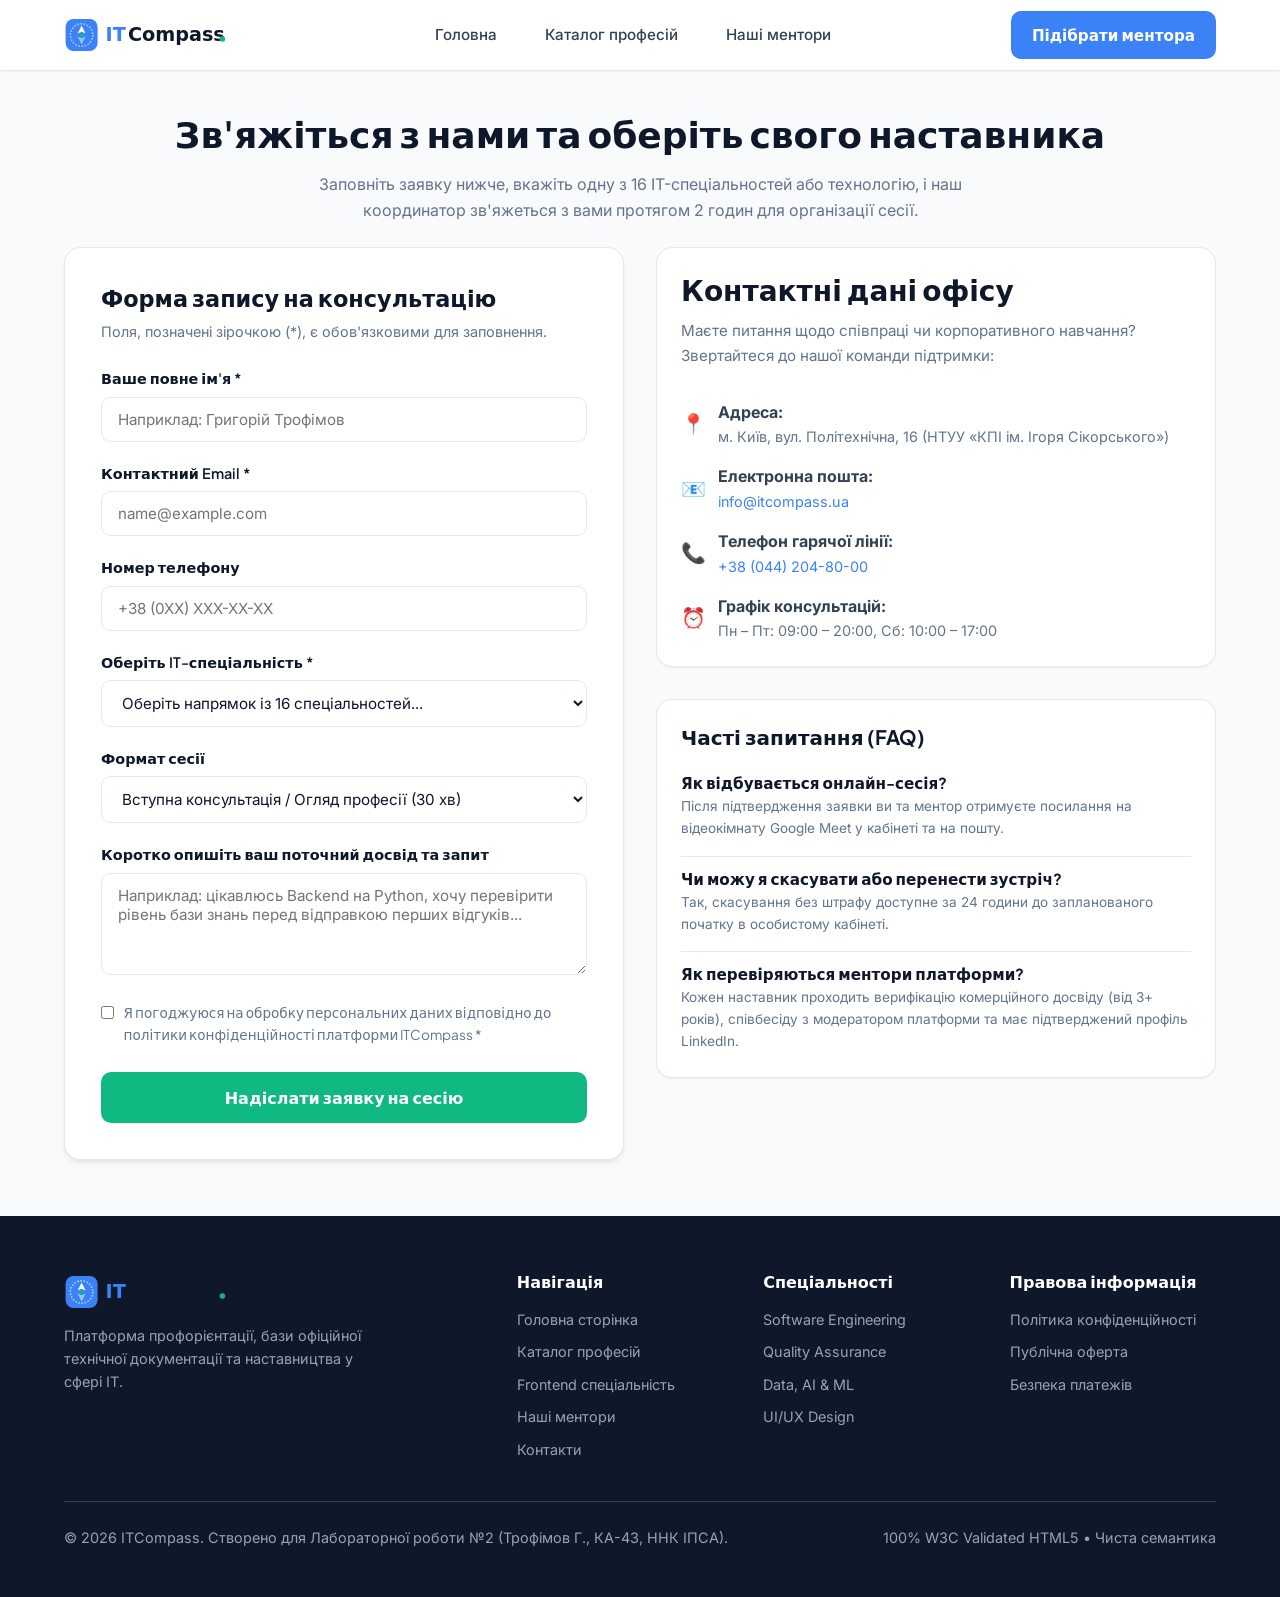
==== contacts.html @ 79825d65 "Initial commit" ====
<!DOCTYPE html>
<html lang="uk">
<head>
  <meta charset="UTF-8">
  <meta name="viewport" content="width=device-width, initial-scale=1.0">
  <meta name="description" content="Контакти платформи ITCompass та онлайн-форма запису на консультацію або підбір IT-ментора за 16 спеціальностями.">
  <title>Контакти та Запис на консультацію — ITCompass</title>
  <link rel="icon" type="image/svg+xml" href="images/favicon.svg">
  <link rel="preconnect" href="https://fonts.googleapis.com">
  <link rel="preconnect" href="https://fonts.gstatic.com" crossorigin>
  <link href="https://fonts.googleapis.com/css2?family=Inter:wght@400;500;600&family=JetBrains+Mono:wght@500;700&family=Plus+Jakarta+Sans:wght@600;700;800&display=swap" rel="stylesheet">
  <link rel="stylesheet" href="css/style.css">
</head>
<body>

  <!-- Header -->
  <header>
    <div class="container header-inner">
      <a href="index.html" class="brand-logo" aria-label="ITCompass Головна">
        <img src="images/logo.svg" alt="Логотип платформи ITCompass">
      </a>

      <nav aria-label="Головне меню">
        <ul>
          <li><a href="index.html">Головна</a></li>
          <li><a href="professions.html">Каталог професій</a></li>
          <li><a href="mentors.html">Наші ментори</a></li>
        </ul>
      </nav>

      <div class="nav-actions">
        <a href="contacts.html" class="btn btn-primary">Підібрати ментора</a>
      </div>
    </div>
  </header>

  <!-- Main -->
  <main>
    <div class="container" style="padding-top: 2.5rem; padding-bottom: 1.5rem; text-align: center;">
      <h1>Зв'яжіться з нами та оберіть свого наставника</h1>
      <p style="color: var(--color-text-muted); max-width: 680px; margin: 0 auto;">
        Заповніть заявку нижче, вкажіть одну з 16 IT-спеціальностей або технологію, і наш координатор зв'яжеться з вами протягом 2 годин для організації сесії.
      </p>
    </div>

    <section style="padding-top: 0;">
      <div class="container">
        <div class="grid-2" style="align-items: start;">

          <!-- Ліва колонка: Форма <form> -->
          <div class="form-container" style="margin: 0;">
            <h2 style="font-size: 1.4rem; margin-bottom: 0.5rem;">Форма запису на консультацію</h2>
            <p style="font-size: 0.9rem; color: var(--color-text-muted); margin-bottom: 1.5rem;">
              Поля, позначені зірочкою (*), є обов'язковими для заповнення.
            </p>

            <div id="formSuccess" style="display: none; background-color: #D1FAE5; color: #065F46; padding: 1rem; border-radius: var(--radius-md); margin-bottom: 1.25rem; font-weight: 500;">
              &check; Вашу заявку успішно надіслано! Ментор зв'яжеться з вами у найближчий робочий час.
            </div>

            <!-- Семантична форма за оновленим каталогом 16 спеціальностей -->
            <form id="contactForm" action="#" method="POST">
              <div class="form-group">
                <label for="userName">Ваше повне ім'я *</label>
                <input type="text" id="userName" name="userName" placeholder="Наприклад: Григорій Трофімов" required>
              </div>

              <div class="form-group">
                <label for="userEmail">Контактний Email *</label>
                <input type="email" id="userEmail" name="userEmail" placeholder="name@example.com" required>
              </div>

              <div class="form-group">
                <label for="userPhone">Номер телефону</label>
                <input type="tel" id="userPhone" name="userPhone" placeholder="+38 (0XX) XXX-XX-XX">
              </div>

              <div class="form-group">
                <label for="professionSelect">Оберіть IT-спеціальність *</label>
                <select id="professionSelect" name="professionSelect" required>
                  <option value="" disabled selected>Оберіть напрямок із 16 спеціальностей...</option>
                  
                  <optgroup label="Software Engineering">
                    <option value="frontend">1. Frontend Developer (React/Vue)</option>
                    <option value="backend">2. Backend Developer (Node.js/Python/Java/Go)</option>
                    <option value="fullstack">3. Fullstack Developer</option>
                    <option value="mobile">4. Mobile Developer (iOS / Android / Flutter)</option>
                  </optgroup>

                  <optgroup label="Тестування ПЗ (QA)">
                    <option value="qa_manual">5. Manual Testing Engineer</option>
                    <option value="qa_auto">6. Test Automation Engineer (Python/Java/JS)</option>
                  </optgroup>

                  <optgroup label="Data, AI and ML">
                    <option value="data_analyst">7. Data Analyst</option>
                    <option value="data_scientist">8. Data Scientist</option>
                    <option value="ml_ai">9. Machine Learning / AI Engineer</option>
                    <option value="data_engineer">10. Data Engineer</option>
                  </optgroup>

                  <optgroup label="Інфраструктура та безпека">
                    <option value="devops">11. DevOps Engineer</option>
                    <option value="cloud_arch">12. Cloud Architect</option>
                    <option value="cybersecurity">13. Cybersecurity Specialist / InfoSec</option>
                  </optgroup>

                  <optgroup label="Design">
                    <option value="uiux">14. UI/UX Designer</option>
                  </optgroup>

                  <optgroup label="Management, Analytics, and Product">
                    <option value="pm">15. Project Manager (PM)</option>
                    <option value="ba">16. Business Analyst (BA)</option>
                  </optgroup>

                  <optgroup label="Інше">
                    <option value="undecided">Ще не визначився (потрібна профорієнтація)</option>
                  </optgroup>
                </select>
              </div>

              <div class="form-group">
                <label for="sessionType">Формат сесії</label>
                <select id="sessionType" name="sessionType">
                  <option value="consultation">Вступна консультація / Огляд професії (30 хв)</option>
                  <option value="mock_interview">Пробна технічна співбесіда (Mock-interview 60 хв)</option>
                  <option value="cv_review">Аудит резюме, LinkedIn та портфоліо (45 хв)</option>
                  <option value="code_review">Розбір коду pet-проєкту (60 хв)</option>
                </select>
              </div>

              <div class="form-group">
                <label for="userMessage">Коротко опишіть ваш поточний досвід та запит</label>
                <textarea id="userMessage" name="userMessage" rows="4" placeholder="Наприклад: цікавлюсь Backend на Python, хочу перевірити рівень бази знань перед відправкою перших відгуків..."></textarea>
              </div>

              <div class="form-group checkbox-group">
                <input type="checkbox" id="userConsent" name="userConsent" required>
                <label for="userConsent">
                  Я погоджуюся на обробку персональних даних відповідно до політики конфіденційності платформи ITCompass *
                </label>
              </div>

              <button type="submit" class="btn btn-accent" style="width: 100%; padding: 0.85rem; font-size: 1rem;">
                Надіслати заявку на сесію
              </button>
            </form>
          </div>

          <!-- Права колонка: Контактна інформація та FAQ -->
          <div>
            <div class="card" style="margin-bottom: 2rem;">
              <h2>Контактні дані офісу</h2>
              <p style="color: var(--color-text-muted);">
                Маєте питання щодо співпраці чи корпоративного навчання? Звертайтеся до нашої команди підтримки:
              </p>

              <ul style="list-style: none; display: flex; flex-direction: column; gap: 1rem; margin-top: 1rem;">
                <li style="display: flex; gap: 0.75rem; align-items: center;">
                  <span style="font-size: 1.25rem;">📍</span>
                  <div>
                    <strong>Адреса:</strong>
                    <p style="margin-bottom: 0; font-size: 0.9rem; color: var(--color-text-muted);">м. Київ, вул. Політехнічна, 16 (НТУУ «КПІ ім. Ігоря Сікорського»)</p>
                  </div>
                </li>
                <li style="display: flex; gap: 0.75rem; align-items: center;">
                  <span style="font-size: 1.25rem;">📧</span>
                  <div>
                    <strong>Електронна пошта:</strong>
                    <p style="margin-bottom: 0; font-size: 0.9rem;"><a href="mailto:info@itcompass.ua">info@itcompass.ua</a></p>
                  </div>
                </li>
                <li style="display: flex; gap: 0.75rem; align-items: center;">
                  <span style="font-size: 1.25rem;">📞</span>
                  <div>
                    <strong>Телефон гарячої лінії:</strong>
                    <p style="margin-bottom: 0; font-size: 0.9rem;"><a href="tel:+380442048000">+38 (044) 204-80-00</a></p>
                  </div>
                </li>
                <li style="display: flex; gap: 0.75rem; align-items: center;">
                  <span style="font-size: 1.25rem;">⏰</span>
                  <div>
                    <strong>Графік консультацій:</strong>
                    <p style="margin-bottom: 0; font-size: 0.9rem; color: var(--color-text-muted);">Пн – Пт: 09:00 – 20:00, Сб: 10:00 – 17:00</p>
                  </div>
                </li>
              </ul>
            </div>

            <!-- FAQ Блок -->
            <div class="card">
              <h3>Часті запитання (FAQ)</h3>
              <div style="margin-top: 1rem; display: flex; flex-direction: column; gap: 1rem;">
                <div>
                  <h4 style="font-size: 0.95rem; margin-bottom: 0.25rem;">Як відбувається онлайн-сесія?</h4>
                  <p style="font-size: 0.85rem; color: var(--color-text-muted); margin-bottom: 0;">
                    Після підтвердження заявки ви та ментор отримуєте посилання на відеокімнату Google Meet у кабінеті та на пошту.
                  </p>
                </div>
                <div style="border-top: 1px solid var(--color-border); padding-top: 0.75rem;">
                  <h4 style="font-size: 0.95rem; margin-bottom: 0.25rem;">Чи можу я скасувати або перенести зустріч?</h4>
                  <p style="font-size: 0.85rem; color: var(--color-text-muted); margin-bottom: 0;">
                    Так, скасування без штрафу доступне за 24 години до запланованого початку в особистому кабінеті.
                  </p>
                </div>
                <div style="border-top: 1px solid var(--color-border); padding-top: 0.75rem;">
                  <h4 style="font-size: 0.95rem; margin-bottom: 0.25rem;">Як перевіряються ментори платформи?</h4>
                  <p style="font-size: 0.85rem; color: var(--color-text-muted); margin-bottom: 0;">
                    Кожен наставник проходить верифікацію комерційного досвіду (від 3+ років), співбесіду з модератором платформи та має підтверджений профіль LinkedIn.
                  </p>
                </div>
              </div>
            </div>
          </div>

        </div>
      </div>
    </section>
  </main>

  <!-- Footer -->
  <footer>
    <div class="container">
      <div class="footer-grid">
        <div class="footer-brand">
          <a href="index.html" class="brand-logo" aria-label="ITCompass">
            <img src="images/logo.svg" alt="ITCompass Лого">
          </a>
          <p>
            Платформа профорієнтації, бази офіційної технічної документації та наставництва у сфері IT.
          </p>
        </div>

        <div class="footer-col">
          <h4>Навігація</h4>
          <ul>
            <li><a href="index.html">Головна сторінка</a></li>
            <li><a href="professions.html">Каталог професій</a></li>
            <li><a href="profession-frontend.html">Frontend спеціальність</a></li>
            <li><a href="mentors.html">Наші ментори</a></li>
            <li><a href="contacts.html">Контакти</a></li>
          </ul>
        </div>

        <div class="footer-col">
          <h4>Спеціальності</h4>
          <ul>
            <li><a href="professions.html">Software Engineering</a></li>
            <li><a href="professions.html">Quality Assurance</a></li>
            <li><a href="professions.html">Data, AI & ML</a></li>
            <li><a href="professions.html">UI/UX Design</a></li>
          </ul>
        </div>

        <div class="footer-col">
          <h4>Правова інформація</h4>
          <ul>
            <li><a href="contacts.html">Політика конфіденційності</a></li>
            <li><a href="contacts.html">Публічна оферта</a></li>
            <li><a href="contacts.html">Безпека платежів</a></li>
          </ul>
        </div>
      </div>

      <div class="footer-bottom">
        <p>&copy; 2026 ITCompass. Створено для Лабораторної роботи №2 (Трофімов Г., КА-43, ННК ІПСА).</p>
        <p>100% W3C Validated HTML5 &bull; Чиста семантика</p>
      </div>
    </div>
  </footer>

  <script src="js/main.js"></script>
</body>
</html>
---- css/style.css ----
/* ==========================================================================
   ITCompass - Головна таблиця стилів (Brandbook & Design System)
   ========================================================================== */

/* 1. Змінні дизайну (CSS Custom Properties) */
:root {
  --color-primary: #3B82F6;
  --color-primary-dark: #1D4ED8;
  --color-primary-light: #EFF6FF;
  --color-dark: #0F172A;
  --color-text: #334155;
  --color-text-muted: #64748B;
  --color-bg: #F8FAFC;
  --color-surface: #FFFFFF;
  --color-border: #E2E8F0;
  --color-accent: #10B981;
  --color-accent-hover: #059669;
  --color-warning: #F59E0B;
  --color-error: #EF4444;
  --color-code-bg: #1E293B;

  --font-heading: 'Plus Jakarta Sans', system-ui, -apple-system, sans-serif;
  --font-body: 'Inter', system-ui, -apple-system, sans-serif;
  --font-mono: 'JetBrains Mono', monospace;

  --shadow-sm: 0 1px 2px 0 rgb(0 0 0 / 0.05);
  --shadow-md: 0 4px 6px -1px rgb(0 0 0 / 0.07), 0 2px 4px -2px rgb(0 0 0 / 0.05);
  --shadow-lg: 0 10px 15px -3px rgb(0 0 0 / 0.08), 0 4px 6px -4px rgb(0 0 0 / 0.04);

  --radius-sm: 6px;
  --radius-md: 10px;
  --radius-lg: 16px;
  --radius-full: 9999px;

  --container-max: 1200px;
}

/* 2. Базові налаштування (Reset & Base) */
*, *::before, *::after {
  box-sizing: border-box;
  margin: 0;
  padding: 0;
}

html {
  font-size: 16px;
  scroll-behavior: smooth;
}

body {
  font-family: var(--font-body);
  color: var(--color-text);
  background-color: var(--color-bg);
  line-height: 1.6;
  min-height: 100vh;
  display: flex;
  flex-direction: column;
}

img {
  max-width: 100%;
  height: auto;
  display: block;
}

a {
  color: var(--color-primary);
  text-decoration: none;
  transition: color 0.2s ease, border-color 0.2s ease;
}

a:hover {
  color: var(--color-primary-dark);
}

h1, h2, h3, h4 {
  font-family: var(--font-heading);
  color: var(--color-dark);
  line-height: 1.25;
  font-weight: 700;
}

h1 { font-size: 2.25rem; margin-bottom: 1rem; }
h2 { font-size: 1.75rem; margin-bottom: 0.75rem; }
h3 { font-size: 1.25rem; margin-bottom: 0.5rem; }

p {
  margin-bottom: 1rem;
}

/* 3. Макет та контейнери (Layout) */
.container {
  width: 100%;
  max-width: var(--container-max);
  margin-left: auto;
  margin-right: auto;
  padding-left: 1.5rem;
  padding-right: 1.5rem;
}

/* 4. Семантичний Header & Nav */
header {
  background-color: var(--color-surface);
  border-bottom: 1px solid var(--color-border);
  position: sticky;
  top: 0;
  z-index: 100;
  box-shadow: var(--shadow-sm);
}

.header-inner {
  display: flex;
  align-items: center;
  justify-content: space-between;
  height: 70px;
}

.brand-logo {
  display: flex;
  align-items: center;
  gap: 0.5rem;
}

.brand-logo img {
  height: 40px;
  width: auto;
}

nav ul {
  display: flex;
  list-style: none;
  gap: 1.5rem;
  align-items: center;
}

nav a {
  color: var(--color-text);
  font-weight: 500;
  font-size: 0.95rem;
  padding: 0.5rem 0.75rem;
  border-radius: var(--radius-sm);
  transition: background-color 0.2s ease, color 0.2s ease;
}

nav a:hover, nav a.active {
  color: var(--color-primary);
  background-color: var(--color-primary-light);
}

.nav-actions {
  display: flex;
  gap: 0.75rem;
  align-items: center;
}

/* 5. Кнопки (Buttons) */
.btn {
  display: inline-flex;
  align-items: center;
  justify-content: center;
  padding: 0.65rem 1.25rem;
  font-family: var(--font-heading);
  font-size: 0.95rem;
  font-weight: 600;
  border-radius: var(--radius-md);
  border: 1px solid transparent;
  cursor: pointer;
  transition: all 0.2s ease;
  text-decoration: none;
}

.btn-primary {
  background-color: var(--color-primary);
  color: #FFFFFF;
}

.btn-primary:hover {
  background-color: var(--color-primary-dark);
  color: #FFFFFF;
}

.btn-accent {
  background-color: var(--color-accent);
  color: #FFFFFF;
}

.btn-accent:hover {
  background-color: var(--color-accent-hover);
  color: #FFFFFF;
}

.btn-outline {
  background-color: transparent;
  border-color: var(--color-border);
  color: var(--color-dark);
}

.btn-outline:hover {
  background-color: var(--color-bg);
  border-color: var(--color-text-muted);
}

/* 6. Hero секція */
.hero {
  padding: 4rem 0 3rem;
  background: linear-gradient(180deg, #EFF6FF 0%, var(--color-bg) 100%);
  text-align: center;
}

.hero-badge {
  display: inline-block;
  background-color: #DBEAFE;
  color: var(--color-primary-dark);
  font-size: 0.85rem;
  font-weight: 600;
  padding: 0.35rem 0.85rem;
  border-radius: var(--radius-full);
  margin-bottom: 1.25rem;
}

.hero h1 {
  font-size: 2.75rem;
  max-width: 800px;
  margin-left: auto;
  margin-right: auto;
}

.hero p {
  font-size: 1.15rem;
  color: var(--color-text-muted);
  max-width: 680px;
  margin-left: auto;
  margin-right: auto;
  margin-bottom: 2rem;
}

.hero-actions {
  display: flex;
  gap: 1rem;
  justify-content: center;
  flex-wrap: wrap;
}

/* 7. Секції та картки */
section {
  padding: 3.5rem 0;
}

.section-header {
  text-align: center;
  margin-bottom: 2.5rem;
}

.section-header h2 {
  margin-bottom: 0.5rem;
}

.section-header p {
  color: var(--color-text-muted);
  max-width: 600px;
  margin-left: auto;
  margin-right: auto;
}

.grid-3 {
  display: grid;
  grid-template-columns: repeat(auto-fill, minmax(320px, 1fr));
  gap: 1.5rem;
}

.grid-2 {
  display: grid;
  grid-template-columns: repeat(auto-fit, minmax(320px, 1fr));
  gap: 2rem;
}

.grid-4 {
  display: grid;
  grid-template-columns: repeat(auto-fill, minmax(240px, 1fr));
  gap: 1.25rem;
}

.card {
  background-color: var(--color-surface);
  border: 1px solid var(--color-border);
  border-radius: var(--radius-lg);
  padding: 1.5rem;
  box-shadow: var(--shadow-sm);
  transition: transform 0.2s ease, box-shadow 0.2s ease;
  display: flex;
  flex-direction: column;
}

.card:hover {
  transform: translateY(-3px);
  box-shadow: var(--shadow-md);
  border-color: #CBD5E1;
}

.card-badge {
  align-self: flex-start;
  font-size: 0.75rem;
  font-weight: 600;
  text-transform: uppercase;
  letter-spacing: 0.05em;
  padding: 0.25rem 0.6rem;
  border-radius: var(--radius-sm);
  margin-bottom: 0.85rem;
}

.badge-dev { background-color: #DBEAFE; color: #1E40AF; }
.badge-qa { background-color: #FEF3C7; color: #92400E; }
.badge-data { background-color: #EDE9FE; color: #5B21B6; }
.badge-design { background-color: #FCE7F3; color: #9D174D; }
.badge-mgmt { background-color: #D1FAE5; color: #065F46; }

.card h3 {
  margin-bottom: 0.5rem;
}

.card p {
  font-size: 0.95rem;
  color: var(--color-text-muted);
  flex-grow: 1;
}

.card-footer {
  margin-top: 1.25rem;
  padding-top: 1rem;
  border-top: 1px solid var(--color-border);
  display: flex;
  justify-content: space-between;
  align-items: center;
}

/* 8. Теги технологій */
.tags-list {
  display: flex;
  flex-wrap: wrap;
  gap: 0.4rem;
  margin: 0.75rem 0;
  list-style: none;
}

.tag {
  background-color: #F1F5F9;
  color: #475569;
  font-family: var(--font-mono);
  font-size: 0.8rem;
  padding: 0.2rem 0.5rem;
  border-radius: var(--radius-sm);
}

/* 9. Таблиці */
.table-responsive {
  overflow-x: auto;
  margin: 1.5rem 0;
  background-color: var(--color-surface);
  border-radius: var(--radius-md);
  border: 1px solid var(--color-border);
  box-shadow: var(--shadow-sm);
}

table {
  width: 100%;
  border-collapse: collapse;
  text-align: left;
  font-size: 0.95rem;
}

th, td {
  padding: 1rem 1.25rem;
  border-bottom: 1px solid var(--color-border);
}

th {
  background-color: #F8FAFC;
  font-family: var(--font-heading);
  font-weight: 600;
  color: var(--color-dark);
}

tr:last-child td {
  border-bottom: none;
}

tr:hover td {
  background-color: #F1F5F9;
}

/* 10. Форми (Forms) */
.form-container {
  max-width: 640px;
  margin: 0 auto;
  background-color: var(--color-surface);
  padding: 2.25rem;
  border-radius: var(--radius-lg);
  border: 1px solid var(--color-border);
  box-shadow: var(--shadow-md);
}

.form-group {
  margin-bottom: 1.25rem;
}

label {
  display: block;
  font-family: var(--font-heading);
  font-size: 0.9rem;
  font-weight: 600;
  color: var(--color-dark);
  margin-bottom: 0.4rem;
}

input[type="text"],
input[type="email"],
input[type="tel"],
select,
textarea {
  width: 100%;
  padding: 0.75rem 1rem;
  font-family: var(--font-body);
  font-size: 0.95rem;
  color: var(--color-dark);
  background-color: #FFFFFF;
  border: 1px solid var(--color-border);
  border-radius: var(--radius-md);
  outline: none;
  transition: border-color 0.2s ease, box-shadow 0.2s ease;
}

input:focus,
select:focus,
textarea:focus {
  border-color: var(--color-primary);
  box-shadow: 0 0 0 3px rgba(59, 130, 246, 0.15);
}

.checkbox-group {
  display: flex;
  align-items: flex-start;
  gap: 0.6rem;
}

.checkbox-group input {
  margin-top: 0.25rem;
}

.checkbox-group label {
  font-size: 0.85rem;
  font-weight: 400;
  color: var(--color-text-muted);
}

/* 11. Менторські картки */
.mentor-header {
  display: flex;
  gap: 1rem;
  align-items: center;
  margin-bottom: 1rem;
}

.mentor-avatar {
  width: 64px;
  height: 64px;
  border-radius: var(--radius-full);
  background-color: #E2E8F0;
  display: flex;
  align-items: center;
  justify-content: center;
  font-family: var(--font-heading);
  font-weight: 700;
  font-size: 1.25rem;
  color: var(--color-primary-dark);
}

.mentor-info h3 {
  margin-bottom: 0.15rem;
}

.mentor-title {
  font-size: 0.85rem;
  color: var(--color-text-muted);
}

.mentor-rate {
  font-family: var(--font-mono);
  font-size: 1.1rem;
  font-weight: 700;
  color: var(--color-dark);
}

/* 12. Семантичний Footer */
footer {
  margin-top: auto;
  background-color: var(--color-dark);
  color: #94A3B8;
  padding: 3.5rem 0 2rem;
  font-size: 0.9rem;
}

.footer-grid {
  display: grid;
  grid-template-columns: 2fr 1fr 1fr 1fr;
  gap: 2.5rem;
  margin-bottom: 2.5rem;
}

.footer-brand p {
  color: #94A3B8;
  margin-top: 0.75rem;
  max-width: 320px;
}

.footer-col h4 {
  color: #FFFFFF;
  font-size: 1rem;
  margin-bottom: 1rem;
}

.footer-col ul {
  list-style: none;
  display: flex;
  flex-direction: column;
  gap: 0.6rem;
}

.footer-col a {
  color: #94A3B8;
}

.footer-col a:hover {
  color: #FFFFFF;
}

.footer-bottom {
  padding-top: 1.5rem;
  border-top: 1px solid #334155;
  display: flex;
  justify-content: space-between;
  align-items: center;
  flex-wrap: wrap;
  gap: 1rem;
}

/* 13. Адаптивність (Responsive) */
@media (max-width: 768px) {
  .header-inner {
    flex-wrap: wrap;
    height: auto;
    padding: 1rem 0;
  }

  nav ul {
    width: 100%;
    margin-top: 0.75rem;
    flex-wrap: wrap;
    gap: 0.5rem;
  }

  .hero h1 {
    font-size: 2rem;
  }

  .footer-grid {
    grid-template-columns: 1fr;
    gap: 1.75rem;
  }

  .footer-bottom {
    flex-direction: column;
    text-align: center;
  }
}

/* 14. Модальне вікно детального огляду спеціальності (Modal) */
.modal-backdrop {
  display: none;
  position: fixed;
  top: 0;
  left: 0;
  width: 100%;
  height: 100%;
  background-color: rgba(15, 23, 42, 0.65);
  backdrop-filter: blur(4px);
  z-index: 1000;
  align-items: center;
  justify-content: center;
  padding: 1.25rem;
}

.modal-backdrop.active {
  display: flex;
}

.modal-card {
  background-color: #FFFFFF;
  border-radius: var(--radius-lg);
  max-width: 720px;
  width: 100%;
  max-height: 88vh;
  overflow-y: auto;
  padding: 2.25rem;
  position: relative;
  box-shadow: 0 20px 25px -5px rgb(0 0 0 / 0.15), 0 8px 10px -6px rgb(0 0 0 / 0.1);
  border: 1px solid var(--color-border);
  animation: modalFadeIn 0.22s ease-out;
}

@keyframes modalFadeIn {
  from { opacity: 0; transform: translateY(16px) scale(0.98); }
  to { opacity: 1; transform: translateY(0) scale(1); }
}

.modal-close {
  position: absolute;
  top: 1.25rem;
  right: 1.25rem;
  background: #F1F5F9;
  border: none;
  font-size: 1.4rem;
  line-height: 1;
  color: var(--color-text-muted);
  cursor: pointer;
  width: 36px;
  height: 36px;
  border-radius: var(--radius-full);
  display: flex;
  align-items: center;
  justify-content: center;
  transition: all 0.2s ease;
}

.modal-close:hover {
  color: var(--color-dark);
  background-color: #E2E8F0;
}

.card-actions-grid {
  display: grid;
  grid-template-columns: 1fr 1fr;
  gap: 0.5rem;
  width: 100%;
  margin-top: 0.75rem;
}
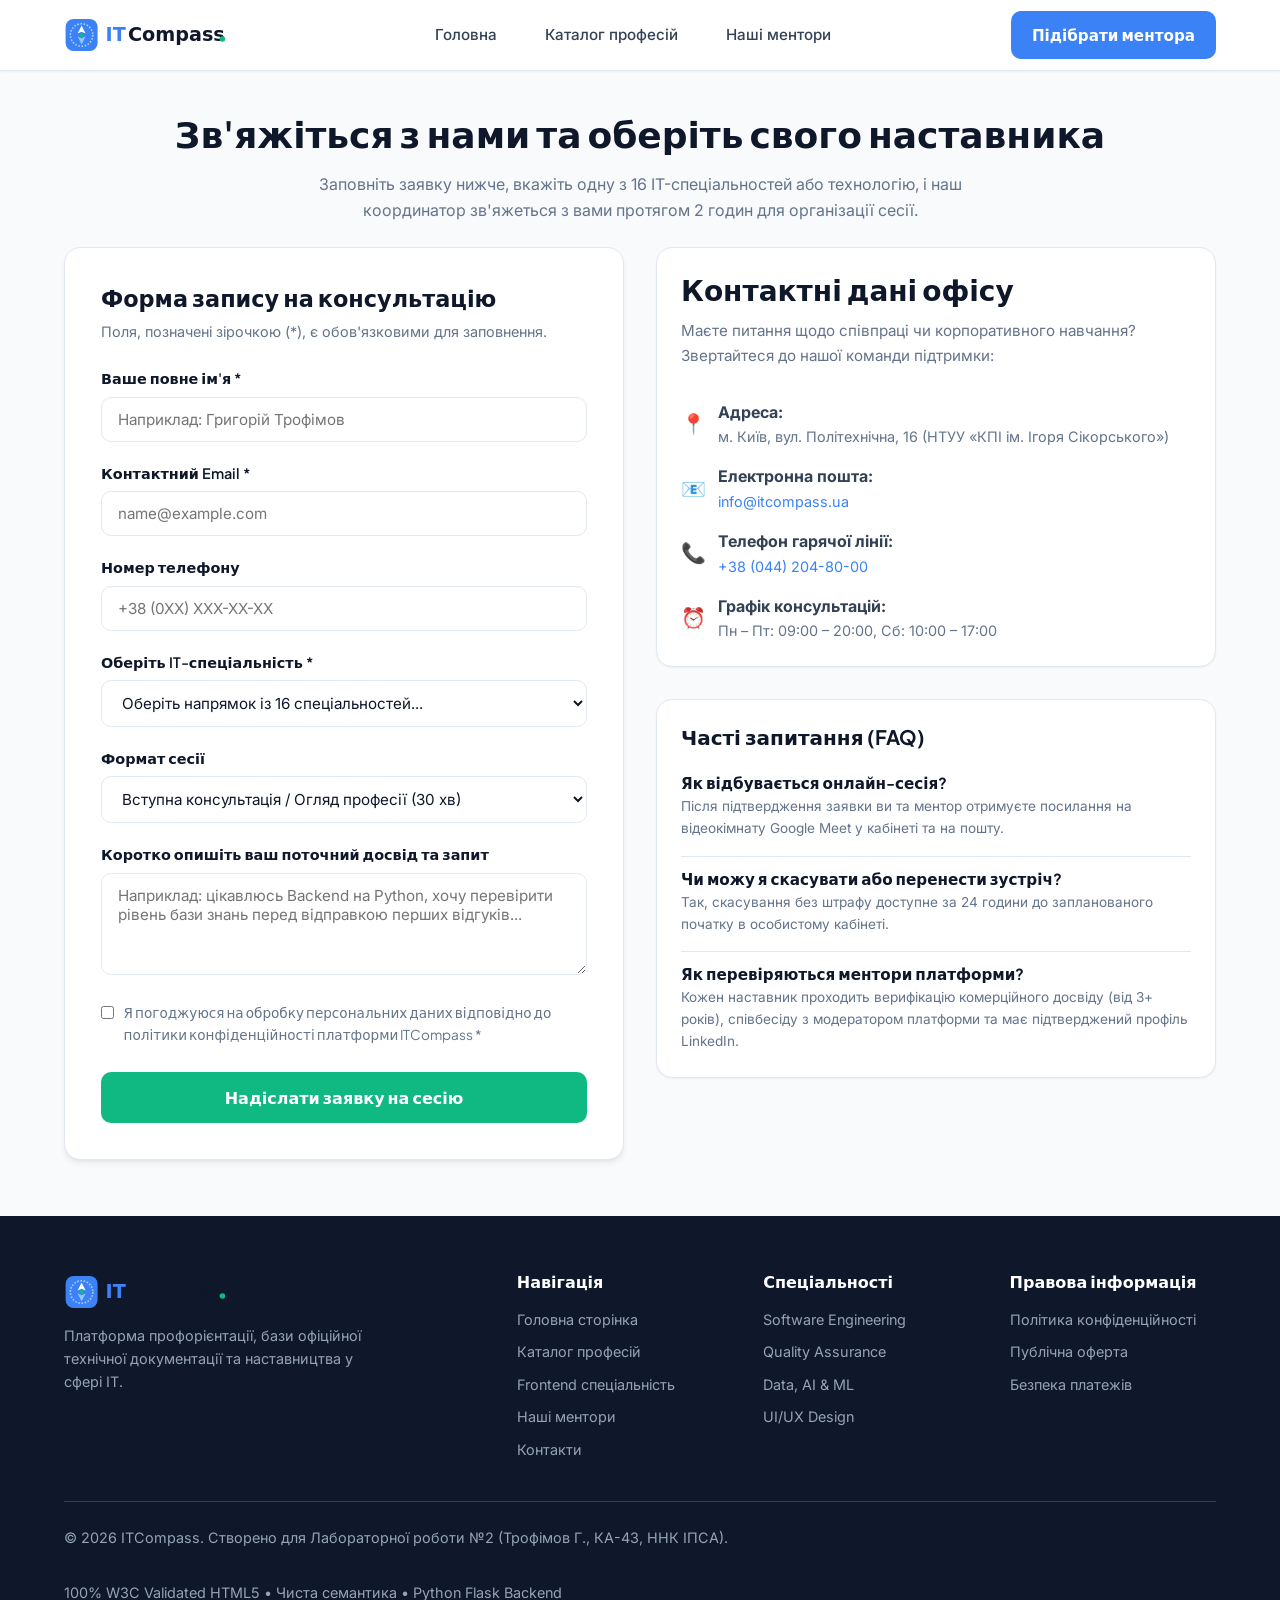
==== commit 51992a8f: "feat: complete pure HTML5/CSS3 and Python Flask stack, remove JavaScript" ====
--- a/contacts.html
+++ b/contacts.html
@@ -58,8 +58,8 @@
               &check; Вашу заявку успішно надіслано! Ментор зв'яжеться з вами у найближчий робочий час.
             </div>
 
-            <!-- Семантична форма за оновленим каталогом 16 спеціальностей -->
-            <form id="contactForm" action="#" method="POST">
+            <!-- Семантична форма за оновленим каталогом 16 спеціальностей (Python Flask Backend) -->
+            <form id="contactForm" action="/submit-booking" method="POST">
               <div class="form-group">
                 <label for="userName">Ваше повне ім'я *</label>
                 <input type="text" id="userName" name="userName" placeholder="Наприклад: Григорій Трофімов" required>
@@ -265,11 +265,10 @@
 
       <div class="footer-bottom">
         <p>&copy; 2026 ITCompass. Створено для Лабораторної роботи №2 (Трофімов Г., КА-43, ННК ІПСА).</p>
-        <p>100% W3C Validated HTML5 &bull; Чиста семантика</p>
+        <p>100% W3C Validated HTML5 &bull; Чиста семантика &bull; Python Flask Backend</p>
       </div>
     </div>
   </footer>
 
-  <script src="js/main.js"></script>
 </body>
 </html>
--- a/css/style.css
+++ b/css/style.css
@@ -589,8 +589,18 @@
   padding: 1.25rem;
 }
 
-.modal-backdrop.active {
-  display: flex;
+.modal-backdrop.active,
+.modal-backdrop:target {
+  display: flex;
+}
+
+.modal-backdrop-overlay {
+  position: absolute;
+  top: 0;
+  left: 0;
+  width: 100%;
+  height: 100%;
+  cursor: default;
 }
 
 .modal-card {
@@ -628,6 +638,7 @@
   display: flex;
   align-items: center;
   justify-content: center;
+  text-decoration: none;
   transition: all 0.2s ease;
 }
 
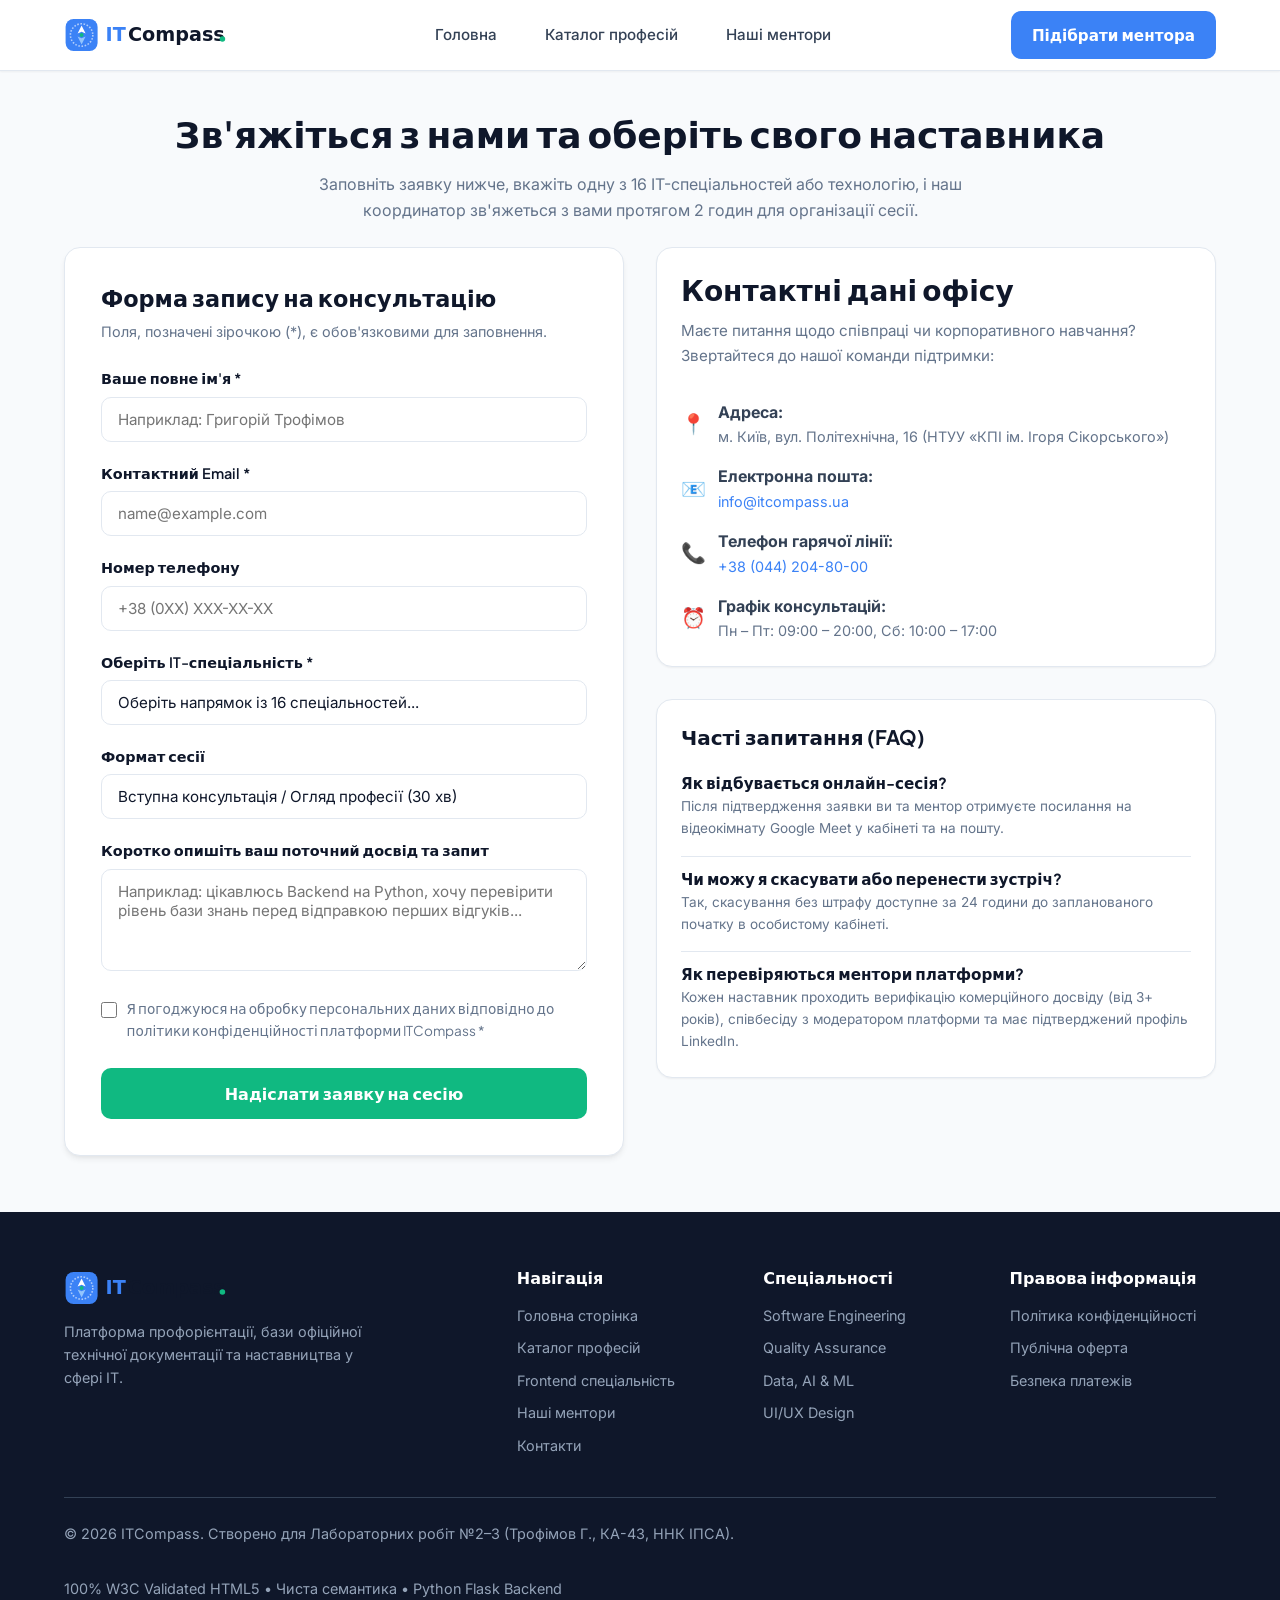
==== commit 439b8a8c: "Lab 3: CSS styling, responsive design, burger menu, form validation - Split styles into base.css, la" ====
--- a/contacts.html
+++ b/contacts.html
@@ -20,6 +20,13 @@
         <img src="images/logo.svg" alt="Логотип платформи ITCompass">
       </a>
 
+      <input type="checkbox" id="nav-toggle" class="nav-toggle" aria-label="Відкрити меню">
+      <label for="nav-toggle" class="nav-toggle-btn" aria-hidden="true">
+        <span></span>
+        <span></span>
+        <span></span>
+      </label>
+
       <nav aria-label="Головне меню">
         <ul>
           <li><a href="index.html">Головна</a></li>
@@ -36,43 +43,42 @@
 
   <!-- Main -->
   <main>
-    <div class="container" style="padding-top: 2.5rem; padding-bottom: 1.5rem; text-align: center;">
+    <div class="container page-head">
       <h1>Зв'яжіться з нами та оберіть свого наставника</h1>
-      <p style="color: var(--color-text-muted); max-width: 680px; margin: 0 auto;">
+      <p>
         Заповніть заявку нижче, вкажіть одну з 16 IT-спеціальностей або технологію, і наш координатор зв'яжеться з вами протягом 2 годин для організації сесії.
       </p>
     </div>
 
-    <section style="padding-top: 0;">
+    <section class="section-flush-top">
       <div class="container">
-        <div class="grid-2" style="align-items: start;">
+        <div class="grid-2 align-start">
 
           <!-- Ліва колонка: Форма <form> -->
-          <div class="form-container" style="margin: 0;">
-            <h2 style="font-size: 1.4rem; margin-bottom: 0.5rem;">Форма запису на консультацію</h2>
-            <p style="font-size: 0.9rem; color: var(--color-text-muted); margin-bottom: 1.5rem;">
+          <div class="form-container form-container-flush">
+            <h2 class="form-title">Форма запису на консультацію</h2>
+            <p class="required-note">
               Поля, позначені зірочкою (*), є обов'язковими для заповнення.
             </p>
 
-            <div id="formSuccess" style="display: none; background-color: #D1FAE5; color: #065F46; padding: 1rem; border-radius: var(--radius-md); margin-bottom: 1.25rem; font-weight: 500;">
-              &check; Вашу заявку успішно надіслано! Ментор зв'яжеться з вами у найближчий робочий час.
-            </div>
-
-            <!-- Семантична форма за оновленим каталогом 16 спеціальностей (Python Flask Backend) -->
-            <form id="contactForm" action="/submit-booking" method="POST">
+            <!-- Семантична форма за оновленим каталогом 16 спеціальностей (Static HTML5) -->
+            <form id="contactForm" action="success.html" method="GET">
               <div class="form-group">
                 <label for="userName">Ваше повне ім'я *</label>
-                <input type="text" id="userName" name="userName" placeholder="Наприклад: Григорій Трофімов" required>
+                <input type="text" id="userName" name="userName" placeholder="Наприклад: Григорій Трофімов" autocomplete="name" minlength="3" required>
+                <small class="error-message">Будь ласка, вкажіть ваше ім'я (щонайменше 3 символи).</small>
               </div>
 
               <div class="form-group">
                 <label for="userEmail">Контактний Email *</label>
-                <input type="email" id="userEmail" name="userEmail" placeholder="name@example.com" required>
+                <input type="email" id="userEmail" name="userEmail" placeholder="name@example.com" autocomplete="email" required>
+                <small class="error-message">Введіть коректну email-адресу, наприклад name@example.com.</small>
               </div>
 
               <div class="form-group">
                 <label for="userPhone">Номер телефону</label>
-                <input type="tel" id="userPhone" name="userPhone" placeholder="+38 (0XX) XXX-XX-XX">
+                <input type="tel" id="userPhone" name="userPhone" placeholder="+38 (0XX) XXX-XX-XX" autocomplete="tel" pattern="\+?[0-9\s\-()]{10,17}">
+                <small class="error-message">Введіть номер у форматі +38 (0XX) XXX-XX-XX.</small>
               </div>
 
               <div class="form-group">
@@ -118,6 +124,7 @@
                     <option value="undecided">Ще не визначився (потрібна профорієнтація)</option>
                   </optgroup>
                 </select>
+                <small class="error-message">Будь ласка, оберіть спеціальність зі списку.</small>
               </div>
 
               <div class="form-group">
@@ -142,7 +149,7 @@
                 </label>
               </div>
 
-              <button type="submit" class="btn btn-accent" style="width: 100%; padding: 0.85rem; font-size: 1rem;">
+              <button type="submit" class="btn btn-accent btn-block">
                 Надіслати заявку на сесію
               </button>
             </form>
@@ -150,39 +157,39 @@
 
           <!-- Права колонка: Контактна інформація та FAQ -->
           <div>
-            <div class="card" style="margin-bottom: 2rem;">
+            <div class="card card-spaced">
               <h2>Контактні дані офісу</h2>
-              <p style="color: var(--color-text-muted);">
+              <p class="text-muted">
                 Маєте питання щодо співпраці чи корпоративного навчання? Звертайтеся до нашої команди підтримки:
               </p>
 
-              <ul style="list-style: none; display: flex; flex-direction: column; gap: 1rem; margin-top: 1rem;">
-                <li style="display: flex; gap: 0.75rem; align-items: center;">
-                  <span style="font-size: 1.25rem;">📍</span>
+              <ul class="contact-list">
+                <li>
+                  <span class="contact-icon">📍</span>
                   <div>
                     <strong>Адреса:</strong>
-                    <p style="margin-bottom: 0; font-size: 0.9rem; color: var(--color-text-muted);">м. Київ, вул. Політехнічна, 16 (НТУУ «КПІ ім. Ігоря Сікорського»)</p>
-                  </div>
-                </li>
-                <li style="display: flex; gap: 0.75rem; align-items: center;">
-                  <span style="font-size: 1.25rem;">📧</span>
+                    <p>м. Київ, вул. Політехнічна, 16 (НТУУ «КПІ ім. Ігоря Сікорського»)</p>
+                  </div>
+                </li>
+                <li>
+                  <span class="contact-icon">📧</span>
                   <div>
                     <strong>Електронна пошта:</strong>
-                    <p style="margin-bottom: 0; font-size: 0.9rem;"><a href="mailto:info@itcompass.ua">info@itcompass.ua</a></p>
-                  </div>
-                </li>
-                <li style="display: flex; gap: 0.75rem; align-items: center;">
-                  <span style="font-size: 1.25rem;">📞</span>
+                    <p><a href="mailto:info@itcompass.ua">info@itcompass.ua</a></p>
+                  </div>
+                </li>
+                <li>
+                  <span class="contact-icon">📞</span>
                   <div>
                     <strong>Телефон гарячої лінії:</strong>
-                    <p style="margin-bottom: 0; font-size: 0.9rem;"><a href="tel:+380442048000">+38 (044) 204-80-00</a></p>
-                  </div>
-                </li>
-                <li style="display: flex; gap: 0.75rem; align-items: center;">
-                  <span style="font-size: 1.25rem;">⏰</span>
+                    <p><a href="tel:+380442048000">+38 (044) 204-80-00</a></p>
+                  </div>
+                </li>
+                <li>
+                  <span class="contact-icon">⏰</span>
                   <div>
                     <strong>Графік консультацій:</strong>
-                    <p style="margin-bottom: 0; font-size: 0.9rem; color: var(--color-text-muted);">Пн – Пт: 09:00 – 20:00, Сб: 10:00 – 17:00</p>
+                    <p>Пн – Пт: 09:00 – 20:00, Сб: 10:00 – 17:00</p>
                   </div>
                 </li>
               </ul>
@@ -191,22 +198,22 @@
             <!-- FAQ Блок -->
             <div class="card">
               <h3>Часті запитання (FAQ)</h3>
-              <div style="margin-top: 1rem; display: flex; flex-direction: column; gap: 1rem;">
+              <div class="faq-list">
                 <div>
-                  <h4 style="font-size: 0.95rem; margin-bottom: 0.25rem;">Як відбувається онлайн-сесія?</h4>
-                  <p style="font-size: 0.85rem; color: var(--color-text-muted); margin-bottom: 0;">
+                  <h4>Як відбувається онлайн-сесія?</h4>
+                  <p>
                     Після підтвердження заявки ви та ментор отримуєте посилання на відеокімнату Google Meet у кабінеті та на пошту.
                   </p>
                 </div>
-                <div style="border-top: 1px solid var(--color-border); padding-top: 0.75rem;">
-                  <h4 style="font-size: 0.95rem; margin-bottom: 0.25rem;">Чи можу я скасувати або перенести зустріч?</h4>
-                  <p style="font-size: 0.85rem; color: var(--color-text-muted); margin-bottom: 0;">
+                <div class="faq-item">
+                  <h4>Чи можу я скасувати або перенести зустріч?</h4>
+                  <p>
                     Так, скасування без штрафу доступне за 24 години до запланованого початку в особистому кабінеті.
                   </p>
                 </div>
-                <div style="border-top: 1px solid var(--color-border); padding-top: 0.75rem;">
-                  <h4 style="font-size: 0.95rem; margin-bottom: 0.25rem;">Як перевіряються ментори платформи?</h4>
-                  <p style="font-size: 0.85rem; color: var(--color-text-muted); margin-bottom: 0;">
+                <div class="faq-item">
+                  <h4>Як перевіряються ментори платформи?</h4>
+                  <p>
                     Кожен наставник проходить верифікацію комерційного досвіду (від 3+ років), співбесіду з модератором платформи та має підтверджений профіль LinkedIn.
                   </p>
                 </div>
@@ -264,7 +271,7 @@
       </div>
 
       <div class="footer-bottom">
-        <p>&copy; 2026 ITCompass. Створено для Лабораторної роботи №2 (Трофімов Г., КА-43, ННК ІПСА).</p>
+        <p>&copy; 2026 ITCompass. Створено для Лабораторних робіт №2–3 (Трофімов Г., КА-43, ННК ІПСА).</p>
         <p>100% W3C Validated HTML5 &bull; Чиста семантика &bull; Python Flask Backend</p>
       </div>
     </div>
--- a/css/style.css
+++ b/css/style.css
@@ -1,656 +1,15 @@
 /* ==========================================================================
-   ITCompass - Головна таблиця стилів (Brandbook & Design System)
+   ITCompass — style.css (головний файл стилів)
+   Лабораторна робота №3: організація стилів через декілька CSS-файлів,
+   об'єднаних директивою @import.
+
+   base.css       — дизайн-токени, reset, типографіка, таблиці
+   layout.css     — контейнер, шапка, бургер-меню, сітки, підвал, медіазапити
+   components.css — кнопки, hero, картки, теги, модальні вікна
+   forms.css      — форми, поля вводу та клієнтська валідація
    ========================================================================== */
 
-/* 1. Змінні дизайну (CSS Custom Properties) */
-:root {
-  --color-primary: #3B82F6;
-  --color-primary-dark: #1D4ED8;
-  --color-primary-light: #EFF6FF;
-  --color-dark: #0F172A;
-  --color-text: #334155;
-  --color-text-muted: #64748B;
-  --color-bg: #F8FAFC;
-  --color-surface: #FFFFFF;
-  --color-border: #E2E8F0;
-  --color-accent: #10B981;
-  --color-accent-hover: #059669;
-  --color-warning: #F59E0B;
-  --color-error: #EF4444;
-  --color-code-bg: #1E293B;
-
-  --font-heading: 'Plus Jakarta Sans', system-ui, -apple-system, sans-serif;
-  --font-body: 'Inter', system-ui, -apple-system, sans-serif;
-  --font-mono: 'JetBrains Mono', monospace;
-
-  --shadow-sm: 0 1px 2px 0 rgb(0 0 0 / 0.05);
-  --shadow-md: 0 4px 6px -1px rgb(0 0 0 / 0.07), 0 2px 4px -2px rgb(0 0 0 / 0.05);
-  --shadow-lg: 0 10px 15px -3px rgb(0 0 0 / 0.08), 0 4px 6px -4px rgb(0 0 0 / 0.04);
-
-  --radius-sm: 6px;
-  --radius-md: 10px;
-  --radius-lg: 16px;
-  --radius-full: 9999px;
-
-  --container-max: 1200px;
-}
-
-/* 2. Базові налаштування (Reset & Base) */
-*, *::before, *::after {
-  box-sizing: border-box;
-  margin: 0;
-  padding: 0;
-}
-
-html {
-  font-size: 16px;
-  scroll-behavior: smooth;
-}
-
-body {
-  font-family: var(--font-body);
-  color: var(--color-text);
-  background-color: var(--color-bg);
-  line-height: 1.6;
-  min-height: 100vh;
-  display: flex;
-  flex-direction: column;
-}
-
-img {
-  max-width: 100%;
-  height: auto;
-  display: block;
-}
-
-a {
-  color: var(--color-primary);
-  text-decoration: none;
-  transition: color 0.2s ease, border-color 0.2s ease;
-}
-
-a:hover {
-  color: var(--color-primary-dark);
-}
-
-h1, h2, h3, h4 {
-  font-family: var(--font-heading);
-  color: var(--color-dark);
-  line-height: 1.25;
-  font-weight: 700;
-}
-
-h1 { font-size: 2.25rem; margin-bottom: 1rem; }
-h2 { font-size: 1.75rem; margin-bottom: 0.75rem; }
-h3 { font-size: 1.25rem; margin-bottom: 0.5rem; }
-
-p {
-  margin-bottom: 1rem;
-}
-
-/* 3. Макет та контейнери (Layout) */
-.container {
-  width: 100%;
-  max-width: var(--container-max);
-  margin-left: auto;
-  margin-right: auto;
-  padding-left: 1.5rem;
-  padding-right: 1.5rem;
-}
-
-/* 4. Семантичний Header & Nav */
-header {
-  background-color: var(--color-surface);
-  border-bottom: 1px solid var(--color-border);
-  position: sticky;
-  top: 0;
-  z-index: 100;
-  box-shadow: var(--shadow-sm);
-}
-
-.header-inner {
-  display: flex;
-  align-items: center;
-  justify-content: space-between;
-  height: 70px;
-}
-
-.brand-logo {
-  display: flex;
-  align-items: center;
-  gap: 0.5rem;
-}
-
-.brand-logo img {
-  height: 40px;
-  width: auto;
-}
-
-nav ul {
-  display: flex;
-  list-style: none;
-  gap: 1.5rem;
-  align-items: center;
-}
-
-nav a {
-  color: var(--color-text);
-  font-weight: 500;
-  font-size: 0.95rem;
-  padding: 0.5rem 0.75rem;
-  border-radius: var(--radius-sm);
-  transition: background-color 0.2s ease, color 0.2s ease;
-}
-
-nav a:hover, nav a.active {
-  color: var(--color-primary);
-  background-color: var(--color-primary-light);
-}
-
-.nav-actions {
-  display: flex;
-  gap: 0.75rem;
-  align-items: center;
-}
-
-/* 5. Кнопки (Buttons) */
-.btn {
-  display: inline-flex;
-  align-items: center;
-  justify-content: center;
-  padding: 0.65rem 1.25rem;
-  font-family: var(--font-heading);
-  font-size: 0.95rem;
-  font-weight: 600;
-  border-radius: var(--radius-md);
-  border: 1px solid transparent;
-  cursor: pointer;
-  transition: all 0.2s ease;
-  text-decoration: none;
-}
-
-.btn-primary {
-  background-color: var(--color-primary);
-  color: #FFFFFF;
-}
-
-.btn-primary:hover {
-  background-color: var(--color-primary-dark);
-  color: #FFFFFF;
-}
-
-.btn-accent {
-  background-color: var(--color-accent);
-  color: #FFFFFF;
-}
-
-.btn-accent:hover {
-  background-color: var(--color-accent-hover);
-  color: #FFFFFF;
-}
-
-.btn-outline {
-  background-color: transparent;
-  border-color: var(--color-border);
-  color: var(--color-dark);
-}
-
-.btn-outline:hover {
-  background-color: var(--color-bg);
-  border-color: var(--color-text-muted);
-}
-
-/* 6. Hero секція */
-.hero {
-  padding: 4rem 0 3rem;
-  background: linear-gradient(180deg, #EFF6FF 0%, var(--color-bg) 100%);
-  text-align: center;
-}
-
-.hero-badge {
-  display: inline-block;
-  background-color: #DBEAFE;
-  color: var(--color-primary-dark);
-  font-size: 0.85rem;
-  font-weight: 600;
-  padding: 0.35rem 0.85rem;
-  border-radius: var(--radius-full);
-  margin-bottom: 1.25rem;
-}
-
-.hero h1 {
-  font-size: 2.75rem;
-  max-width: 800px;
-  margin-left: auto;
-  margin-right: auto;
-}
-
-.hero p {
-  font-size: 1.15rem;
-  color: var(--color-text-muted);
-  max-width: 680px;
-  margin-left: auto;
-  margin-right: auto;
-  margin-bottom: 2rem;
-}
-
-.hero-actions {
-  display: flex;
-  gap: 1rem;
-  justify-content: center;
-  flex-wrap: wrap;
-}
-
-/* 7. Секції та картки */
-section {
-  padding: 3.5rem 0;
-}
-
-.section-header {
-  text-align: center;
-  margin-bottom: 2.5rem;
-}
-
-.section-header h2 {
-  margin-bottom: 0.5rem;
-}
-
-.section-header p {
-  color: var(--color-text-muted);
-  max-width: 600px;
-  margin-left: auto;
-  margin-right: auto;
-}
-
-.grid-3 {
-  display: grid;
-  grid-template-columns: repeat(auto-fill, minmax(320px, 1fr));
-  gap: 1.5rem;
-}
-
-.grid-2 {
-  display: grid;
-  grid-template-columns: repeat(auto-fit, minmax(320px, 1fr));
-  gap: 2rem;
-}
-
-.grid-4 {
-  display: grid;
-  grid-template-columns: repeat(auto-fill, minmax(240px, 1fr));
-  gap: 1.25rem;
-}
-
-.card {
-  background-color: var(--color-surface);
-  border: 1px solid var(--color-border);
-  border-radius: var(--radius-lg);
-  padding: 1.5rem;
-  box-shadow: var(--shadow-sm);
-  transition: transform 0.2s ease, box-shadow 0.2s ease;
-  display: flex;
-  flex-direction: column;
-}
-
-.card:hover {
-  transform: translateY(-3px);
-  box-shadow: var(--shadow-md);
-  border-color: #CBD5E1;
-}
-
-.card-badge {
-  align-self: flex-start;
-  font-size: 0.75rem;
-  font-weight: 600;
-  text-transform: uppercase;
-  letter-spacing: 0.05em;
-  padding: 0.25rem 0.6rem;
-  border-radius: var(--radius-sm);
-  margin-bottom: 0.85rem;
-}
-
-.badge-dev { background-color: #DBEAFE; color: #1E40AF; }
-.badge-qa { background-color: #FEF3C7; color: #92400E; }
-.badge-data { background-color: #EDE9FE; color: #5B21B6; }
-.badge-design { background-color: #FCE7F3; color: #9D174D; }
-.badge-mgmt { background-color: #D1FAE5; color: #065F46; }
-
-.card h3 {
-  margin-bottom: 0.5rem;
-}
-
-.card p {
-  font-size: 0.95rem;
-  color: var(--color-text-muted);
-  flex-grow: 1;
-}
-
-.card-footer {
-  margin-top: 1.25rem;
-  padding-top: 1rem;
-  border-top: 1px solid var(--color-border);
-  display: flex;
-  justify-content: space-between;
-  align-items: center;
-}
-
-/* 8. Теги технологій */
-.tags-list {
-  display: flex;
-  flex-wrap: wrap;
-  gap: 0.4rem;
-  margin: 0.75rem 0;
-  list-style: none;
-}
-
-.tag {
-  background-color: #F1F5F9;
-  color: #475569;
-  font-family: var(--font-mono);
-  font-size: 0.8rem;
-  padding: 0.2rem 0.5rem;
-  border-radius: var(--radius-sm);
-}
-
-/* 9. Таблиці */
-.table-responsive {
-  overflow-x: auto;
-  margin: 1.5rem 0;
-  background-color: var(--color-surface);
-  border-radius: var(--radius-md);
-  border: 1px solid var(--color-border);
-  box-shadow: var(--shadow-sm);
-}
-
-table {
-  width: 100%;
-  border-collapse: collapse;
-  text-align: left;
-  font-size: 0.95rem;
-}
-
-th, td {
-  padding: 1rem 1.25rem;
-  border-bottom: 1px solid var(--color-border);
-}
-
-th {
-  background-color: #F8FAFC;
-  font-family: var(--font-heading);
-  font-weight: 600;
-  color: var(--color-dark);
-}
-
-tr:last-child td {
-  border-bottom: none;
-}
-
-tr:hover td {
-  background-color: #F1F5F9;
-}
-
-/* 10. Форми (Forms) */
-.form-container {
-  max-width: 640px;
-  margin: 0 auto;
-  background-color: var(--color-surface);
-  padding: 2.25rem;
-  border-radius: var(--radius-lg);
-  border: 1px solid var(--color-border);
-  box-shadow: var(--shadow-md);
-}
-
-.form-group {
-  margin-bottom: 1.25rem;
-}
-
-label {
-  display: block;
-  font-family: var(--font-heading);
-  font-size: 0.9rem;
-  font-weight: 600;
-  color: var(--color-dark);
-  margin-bottom: 0.4rem;
-}
-
-input[type="text"],
-input[type="email"],
-input[type="tel"],
-select,
-textarea {
-  width: 100%;
-  padding: 0.75rem 1rem;
-  font-family: var(--font-body);
-  font-size: 0.95rem;
-  color: var(--color-dark);
-  background-color: #FFFFFF;
-  border: 1px solid var(--color-border);
-  border-radius: var(--radius-md);
-  outline: none;
-  transition: border-color 0.2s ease, box-shadow 0.2s ease;
-}
-
-input:focus,
-select:focus,
-textarea:focus {
-  border-color: var(--color-primary);
-  box-shadow: 0 0 0 3px rgba(59, 130, 246, 0.15);
-}
-
-.checkbox-group {
-  display: flex;
-  align-items: flex-start;
-  gap: 0.6rem;
-}
-
-.checkbox-group input {
-  margin-top: 0.25rem;
-}
-
-.checkbox-group label {
-  font-size: 0.85rem;
-  font-weight: 400;
-  color: var(--color-text-muted);
-}
-
-/* 11. Менторські картки */
-.mentor-header {
-  display: flex;
-  gap: 1rem;
-  align-items: center;
-  margin-bottom: 1rem;
-}
-
-.mentor-avatar {
-  width: 64px;
-  height: 64px;
-  border-radius: var(--radius-full);
-  background-color: #E2E8F0;
-  display: flex;
-  align-items: center;
-  justify-content: center;
-  font-family: var(--font-heading);
-  font-weight: 700;
-  font-size: 1.25rem;
-  color: var(--color-primary-dark);
-}
-
-.mentor-info h3 {
-  margin-bottom: 0.15rem;
-}
-
-.mentor-title {
-  font-size: 0.85rem;
-  color: var(--color-text-muted);
-}
-
-.mentor-rate {
-  font-family: var(--font-mono);
-  font-size: 1.1rem;
-  font-weight: 700;
-  color: var(--color-dark);
-}
-
-/* 12. Семантичний Footer */
-footer {
-  margin-top: auto;
-  background-color: var(--color-dark);
-  color: #94A3B8;
-  padding: 3.5rem 0 2rem;
-  font-size: 0.9rem;
-}
-
-.footer-grid {
-  display: grid;
-  grid-template-columns: 2fr 1fr 1fr 1fr;
-  gap: 2.5rem;
-  margin-bottom: 2.5rem;
-}
-
-.footer-brand p {
-  color: #94A3B8;
-  margin-top: 0.75rem;
-  max-width: 320px;
-}
-
-.footer-col h4 {
-  color: #FFFFFF;
-  font-size: 1rem;
-  margin-bottom: 1rem;
-}
-
-.footer-col ul {
-  list-style: none;
-  display: flex;
-  flex-direction: column;
-  gap: 0.6rem;
-}
-
-.footer-col a {
-  color: #94A3B8;
-}
-
-.footer-col a:hover {
-  color: #FFFFFF;
-}
-
-.footer-bottom {
-  padding-top: 1.5rem;
-  border-top: 1px solid #334155;
-  display: flex;
-  justify-content: space-between;
-  align-items: center;
-  flex-wrap: wrap;
-  gap: 1rem;
-}
-
-/* 13. Адаптивність (Responsive) */
-@media (max-width: 768px) {
-  .header-inner {
-    flex-wrap: wrap;
-    height: auto;
-    padding: 1rem 0;
-  }
-
-  nav ul {
-    width: 100%;
-    margin-top: 0.75rem;
-    flex-wrap: wrap;
-    gap: 0.5rem;
-  }
-
-  .hero h1 {
-    font-size: 2rem;
-  }
-
-  .footer-grid {
-    grid-template-columns: 1fr;
-    gap: 1.75rem;
-  }
-
-  .footer-bottom {
-    flex-direction: column;
-    text-align: center;
-  }
-}
-
-/* 14. Модальне вікно детального огляду спеціальності (Modal) */
-.modal-backdrop {
-  display: none;
-  position: fixed;
-  top: 0;
-  left: 0;
-  width: 100%;
-  height: 100%;
-  background-color: rgba(15, 23, 42, 0.65);
-  backdrop-filter: blur(4px);
-  z-index: 1000;
-  align-items: center;
-  justify-content: center;
-  padding: 1.25rem;
-}
-
-.modal-backdrop.active,
-.modal-backdrop:target {
-  display: flex;
-}
-
-.modal-backdrop-overlay {
-  position: absolute;
-  top: 0;
-  left: 0;
-  width: 100%;
-  height: 100%;
-  cursor: default;
-}
-
-.modal-card {
-  background-color: #FFFFFF;
-  border-radius: var(--radius-lg);
-  max-width: 720px;
-  width: 100%;
-  max-height: 88vh;
-  overflow-y: auto;
-  padding: 2.25rem;
-  position: relative;
-  box-shadow: 0 20px 25px -5px rgb(0 0 0 / 0.15), 0 8px 10px -6px rgb(0 0 0 / 0.1);
-  border: 1px solid var(--color-border);
-  animation: modalFadeIn 0.22s ease-out;
-}
-
-@keyframes modalFadeIn {
-  from { opacity: 0; transform: translateY(16px) scale(0.98); }
-  to { opacity: 1; transform: translateY(0) scale(1); }
-}
-
-.modal-close {
-  position: absolute;
-  top: 1.25rem;
-  right: 1.25rem;
-  background: #F1F5F9;
-  border: none;
-  font-size: 1.4rem;
-  line-height: 1;
-  color: var(--color-text-muted);
-  cursor: pointer;
-  width: 36px;
-  height: 36px;
-  border-radius: var(--radius-full);
-  display: flex;
-  align-items: center;
-  justify-content: center;
-  text-decoration: none;
-  transition: all 0.2s ease;
-}
-
-.modal-close:hover {
-  color: var(--color-dark);
-  background-color: #E2E8F0;
-}
-
-.card-actions-grid {
-  display: grid;
-  grid-template-columns: 1fr 1fr;
-  gap: 0.5rem;
-  width: 100%;
-  margin-top: 0.75rem;
-}
+@import url('base.css');
+@import url('layout.css');
+@import url('components.css');
+@import url('forms.css');
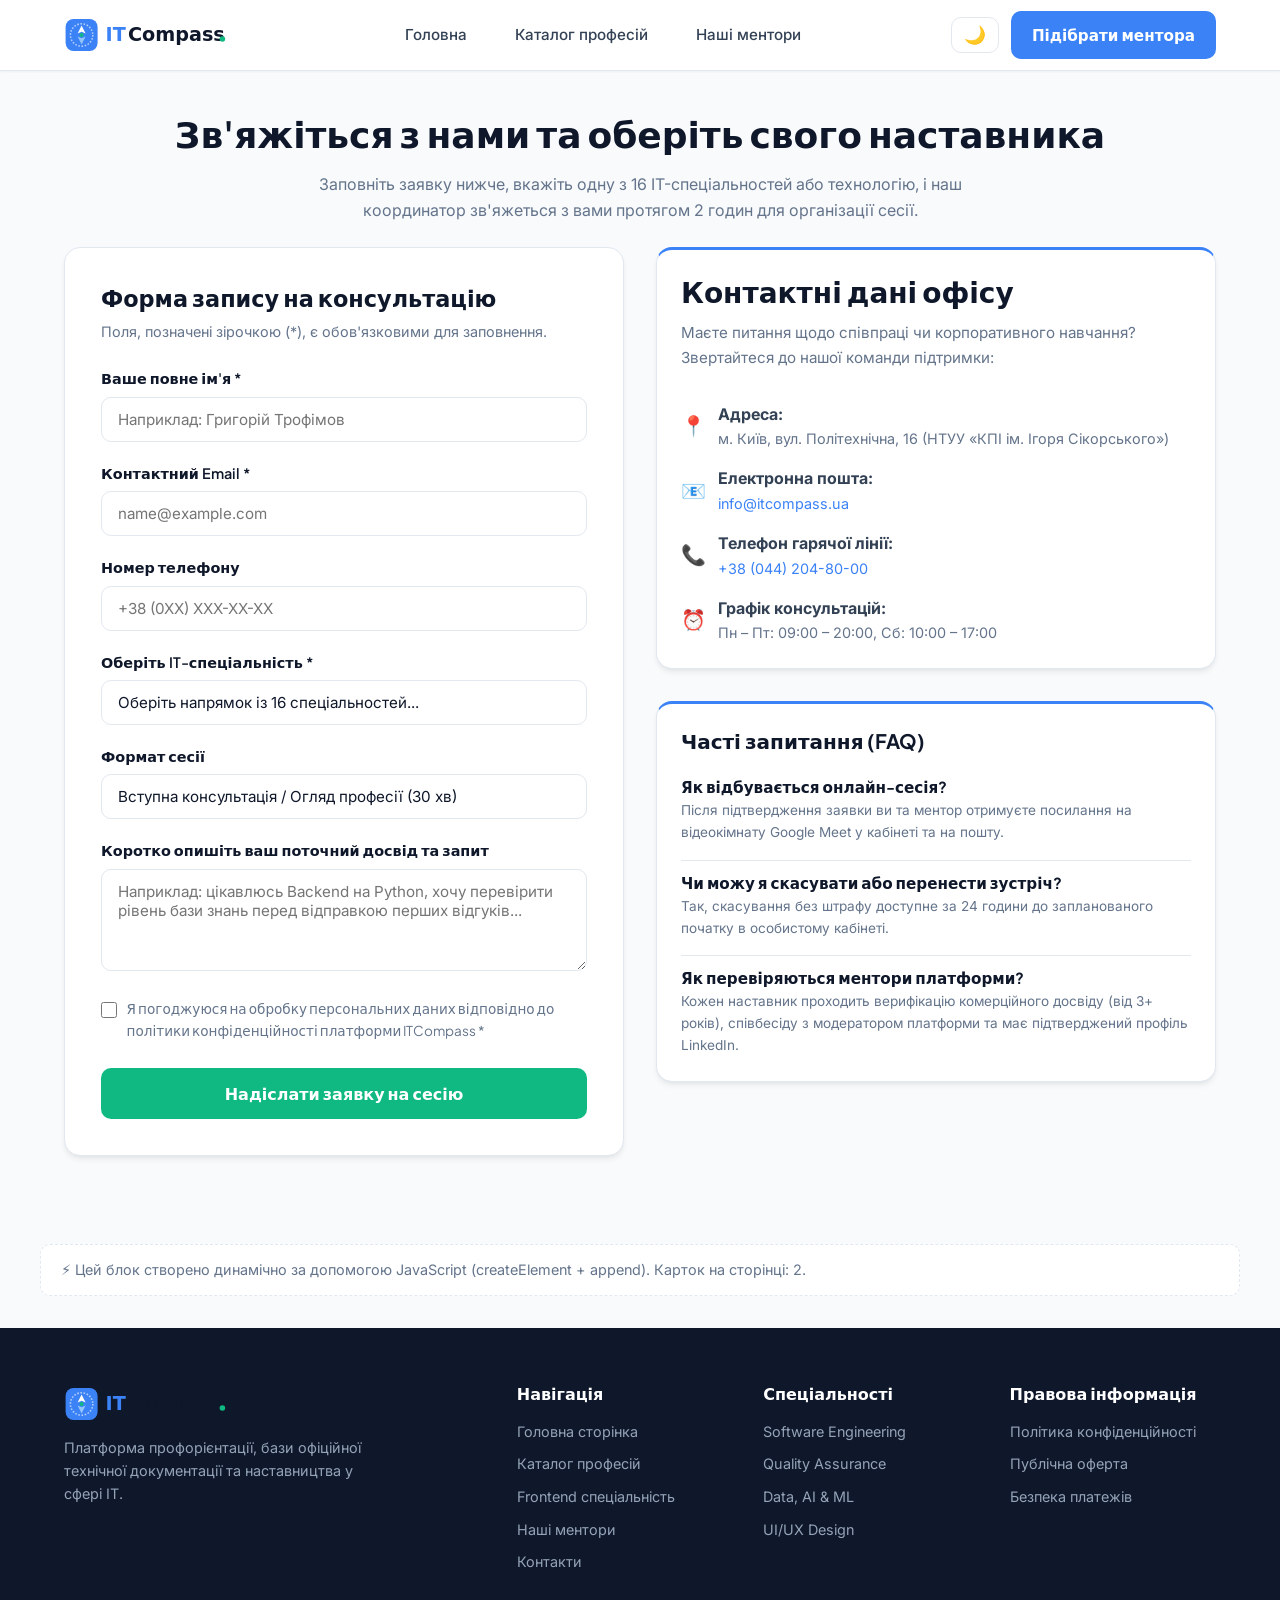
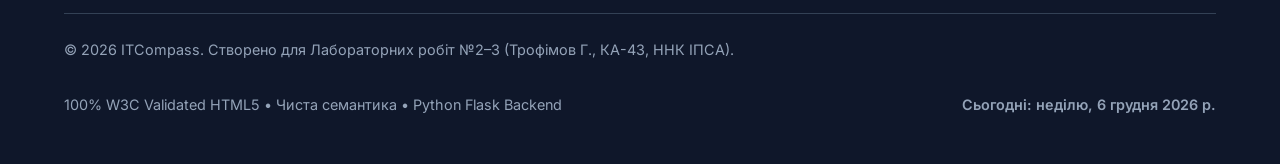
==== commit 90c5276d: "Lab 4: JavaScript basics — DOM manipulation, events, form validation, LocalStorage - js/main.js: car" ====
--- a/contacts.html
+++ b/contacts.html
@@ -277,5 +277,6 @@
     </div>
   </footer>
 
+  <script src="./js/main.js"></script>
 </body>
 </html>
